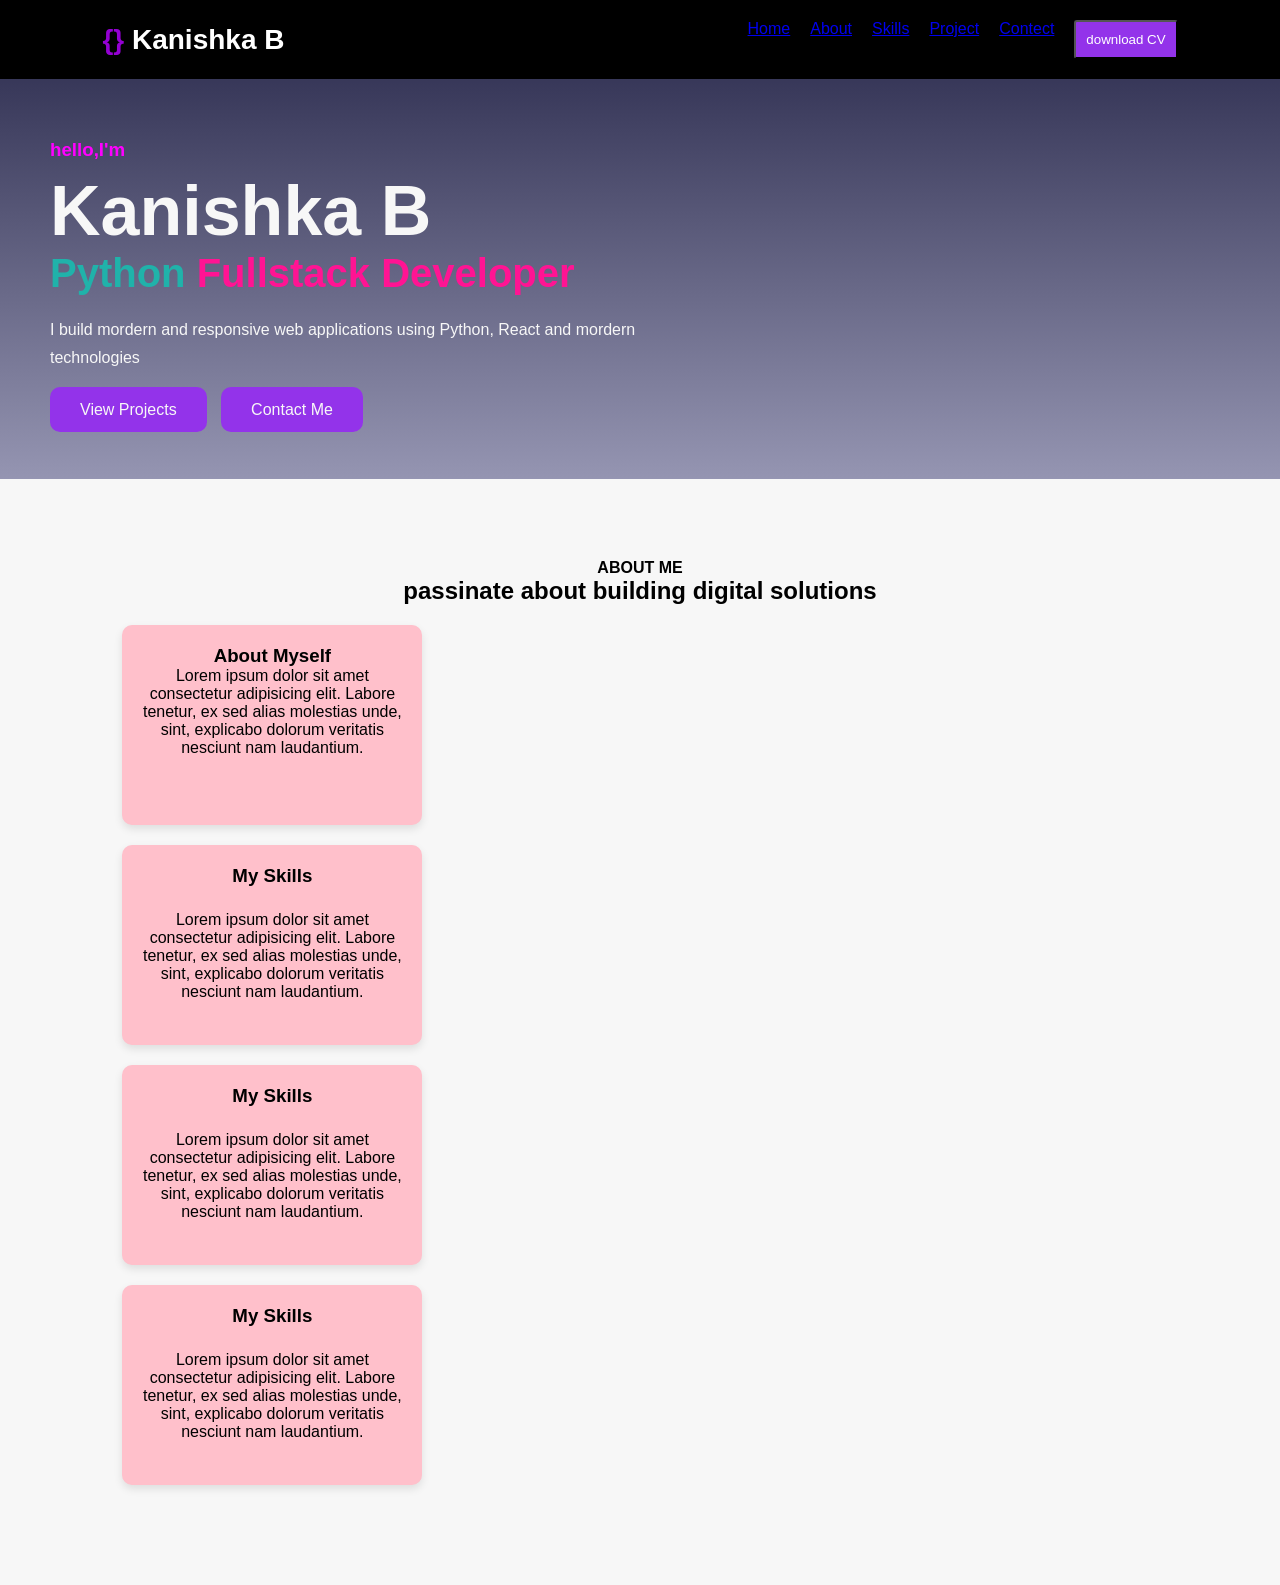
==== index.html @ 36129ed3 "name change" ====
<!DOCTYPE html>
<head>
    <title>portfolio</title>
    <link rel="stylesheet" href="index.css">
<style>
:root{
    --bg-primary:purple;
    --bg-secondary:pink;
    --text-primary:white;
    --text-secondary:pink;
    background-color:var(--bg-primary);
}
</style>

</head>
<body>

<nav class="navbar">
    <div class="logo">
        <span>{} </span>Kanishka B
    </div>
   
    <ul class="nav-links">
        <li><a href="#Home">Home</a></li>
        <li><a href="#About">About</a></li>
        <li><a href="#Skills">Skills</a></li>
        <li><a href="#Project">Project</a></li>
        <li><a href="#contact">Contect</a></li>
        <button class="cv-button">download CV</button>
    </ul>

    
</nav>
<header>
     <!-- <div class="bg-image">
        <img src="code.jpg">
    </div> -->
    <section id="home" class="main">
        
        <div class="main-content">
        <h3>hello,I'm</h3>
        <h1>Kanishka B</h1>
        <h2>Python <span>Fullstack Developer</span></h2>
        <p> I build mordern and responsive web applications using Python, React and mordern technologies</p>
    
    <div class="main-buttons">

        <a href="" class="button1">View Projects</a>
        <a href="" class="button2">Contact Me</a>
    </div>
    
    
    <div class="social-icon">
        <a href=""><i class="fab fab-github"></i></a> 
        <a href=""><i class="fab fab-linkedin"></i></a> 
        <a href=""><i class="fab fab-twitter"></i></a> 
        <a href=""><i class="fab fab-instagram"></i></a> 
    </div>
    
    </div>
        </div>
    </section>

    <section id="about" class="about">
        <h4>ABOUT ME</h4>
        <h2>passinate about building digital solutions</h2>

        <div class="about-card">
            <!-- <img src="profile.jpg.jpeg"> -->
            <div class="about-text">
            
            </div>
    </div>

    </div>
    <div class="container">
        <div class="row bg-primary text-light p-3">
            <div class="col-12">
    <div class="card1">
        <div class="col-2">
        <h3>About Myself</h3>
        <p>Lorem ipsum dolor sit amet consectetur adipisicing elit. Labore tenetur, ex sed alias molestias unde, sint, explicabo dolorum veritatis nesciunt nam laudantium. </p>
    </div>
    </div>
    <div class="card2">
        <h3>My Skills</h3>
        <p>Lorem ipsum dolor sit amet consectetur adipisicing elit. Labore tenetur, ex sed alias molestias unde, sint, explicabo dolorum veritatis nesciunt nam laudantium. </p>
    </div>
    <div class="card3">
        <h3>My Skills</h3>
        <p>Lorem ipsum dolor sit amet consectetur adipisicing elit. Labore tenetur, ex sed alias molestias unde, sint, explicabo dolorum veritatis nesciunt nam laudantium. </p>
    </div>
    <div class="card4">
        <h3>My Skills</h3>
        <p>Lorem ipsum dolor sit amet consectetur adipisicing elit. Labore tenetur, ex sed alias molestias unde, sint, explicabo dolorum veritatis nesciunt nam laudantium. </p>
    </div>


     </div>
    </section>
</body>
---- index.css ----
*{
    margin:0;
    padding: 0;
    box-sizing: border-box;
    font-family: popping,sans-serif;
}
    
body{
    background: #f7f7f7;
}
/* 
root{
    --bg-primary:purple;
    --bg-secondary:pink;
    --text-primary:white;
    background-color:var(--bg-primary);
} */
.navbar{
    display: flex;
    justify-content: space-between;
    align-items: center;
    padding:20px 8%;
    background-color:black;
}
.bg-image{
    
    width: 100%;
    height: 50hv;
    background-image:url(code.jpg);
    background-size:cover;
    background-position:center;
}

.logo{
    color: white;
    font-size: 28px;
    font-weight: 700;
}
.logo span{
    color: darkviolet;
}

.nav-links{
    display: flex;
    text-align: end;
    gap: 20px;

}
.nav-links button{
    border-radius: 3px;
    background-color: #9333ea;
    color: white;
    padding: 10px 10px;
}

.cv.button{
    border: none;
    padding: 12px 25px;
    border-radius: 300px;
    color:white;
    cursor: pointer;
    background: linear-gradient(90deg,purple,skyblue);
}

.main{
    height: 400px;
    width:100%;
    display: flex;
    align-items: center;
    justify-content: space-between;
    padding: 50px ;
    background: linear-gradient(rgba(8,8,50,.8),rgba(125, 125, 161, 0.8)),url();
    background-size: 50%;
    color: #f7f7f7;
}

.main-content{
    max-width: 600px;
}

.main h2{
    color:lightseagreen;
}
.main h3{
    color:magenta;
    margin-bottom: 10px;
}

.main h1{
    font-size: 70px;
}

.main h2{
    font-size: 40px;
}

.main h2 span{
    color:deeppink;
}

.main p{
    margin-top: 20px;
    line-height: 1.7;
}

.main-buttons{
    margin-top: 30px;
}

.button1{
    padding: 14px 30px;
    border-radius: 10px;
    text-decoration: none;
    margin-right: 10px;
}

.button2{
    padding: 14px 30px;
    border-radius: 10px;
    text-decoration: none;
    margin-right: 10px;
}

.button1{
    background: #9333ea;
    color:#f7f7f7;
}

.button2{
    background: #9333ea;
    color:#f7f7f7;
}

/* .button2{
    border: 1px solid white;
    color:white;
} */

.social-icons{
    margin-top: 30px;
}

.social-icons a{
    color:white;
    font-size: 22px;
    margin-right: 15px;
}

.profile-image img{
    width: 500px;
}

.about{
    padding: 80px 8%;
    text-align: center;
}

.container{
    width:100px;
    height:auto;
}
.card1{
    display:grid;
    width: 300px;
    height: 200px;
   
    border-radius: 10px;
    box-shadow: 0 4px 8px rgba(0,0,0,0.1);
    padding: 20px;
    margin: 20px;
    background-color:var(--bg-secondary);
    
}
.card2{
    display:grid;
    width: 300px;
    height: 200px;
    
    border-radius: 10px;
    box-shadow: 0 4px 8px rgba(0,0,0,0.1);
    padding: 20px;
    margin: 20px;
    background-color:var(--bg-secondary);
}

.card3{
    display:grid;
    column-count: 1fr;
    width: 300px;
    height: 200px;
    
    border-radius: 10px;
    box-shadow: 0 4px 8px rgba(0,0,0,0.1);
    padding: 20px;
    margin: 20px;
    background-color:var(--bg-secondary);
}

.card4{
    display:grid;
    column: count 1fr;
    width: 300px;
    height: 200px;
    
    border-radius: 10px;
    box-shadow: 0 4px 8px rgba(0,0,0,0.1);
    padding: 20px;
    margin: 20px;
    background-color:var(--bg-secondary);
}
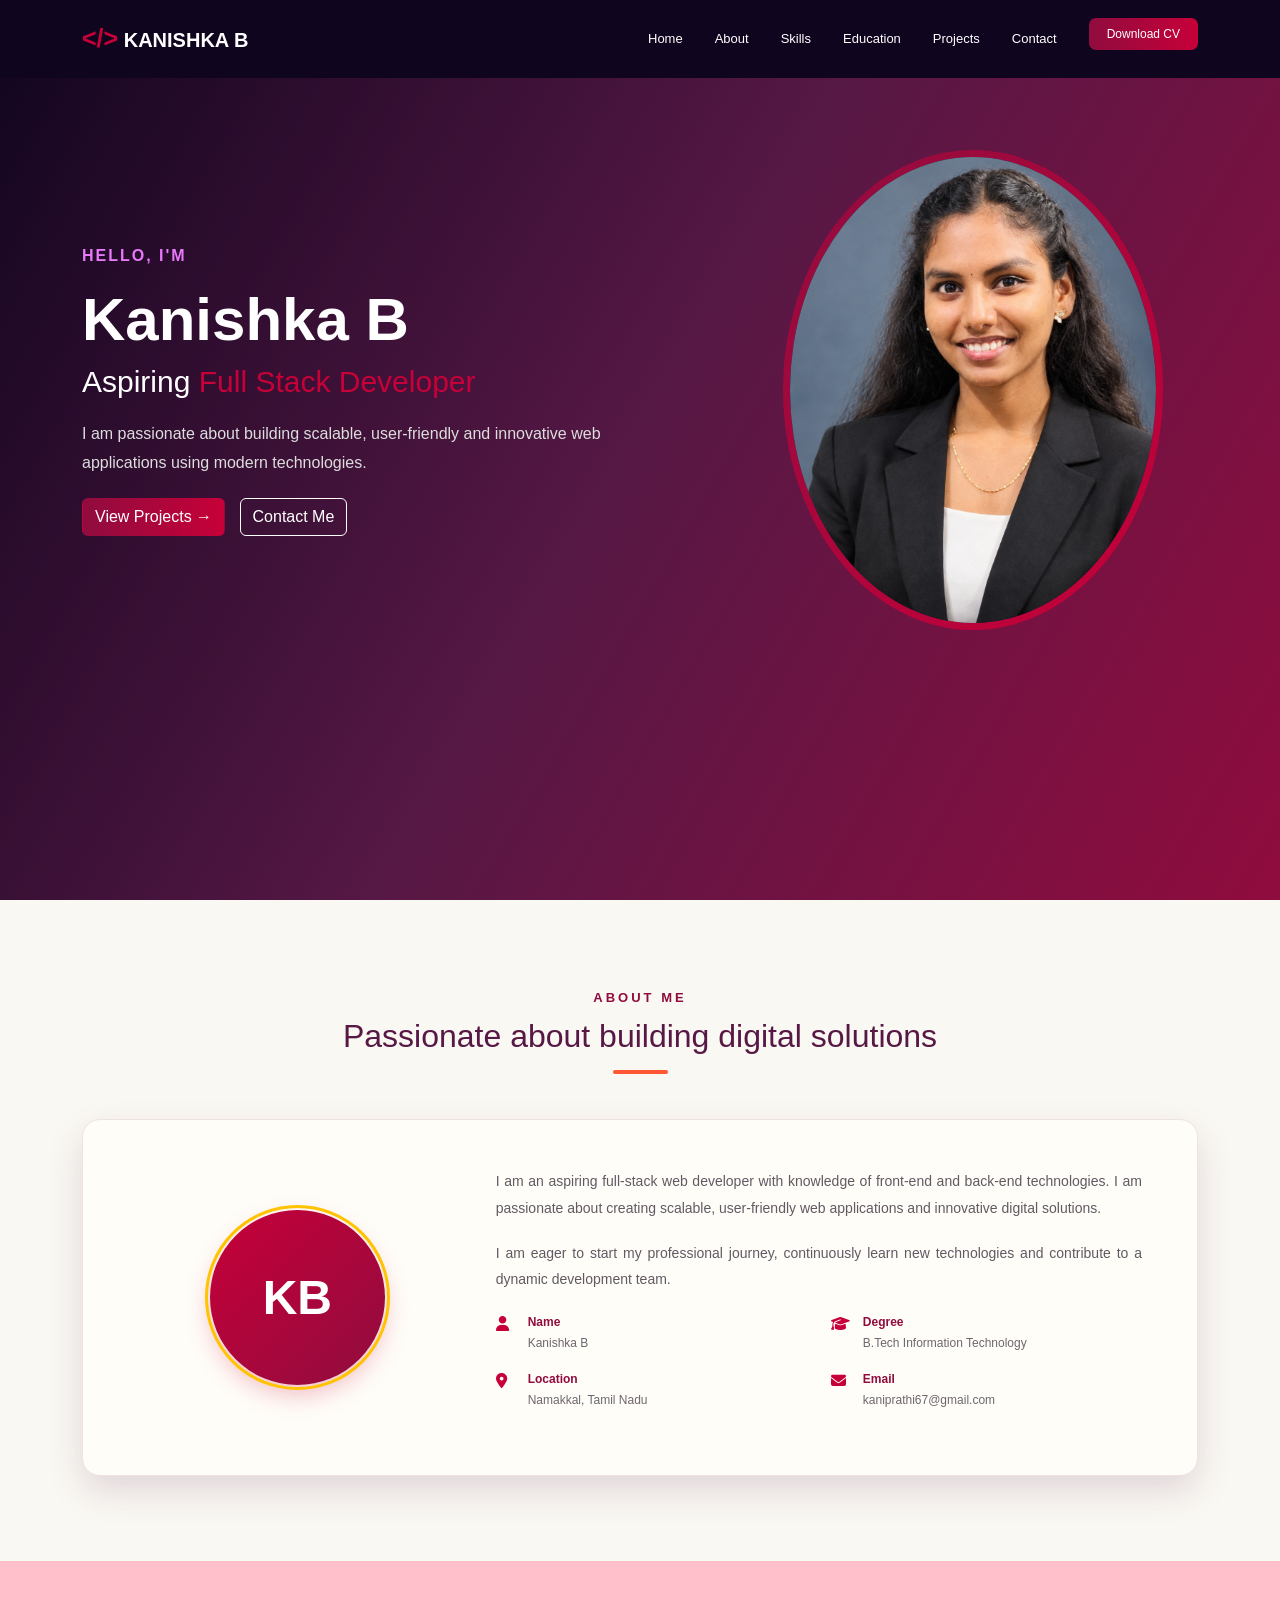
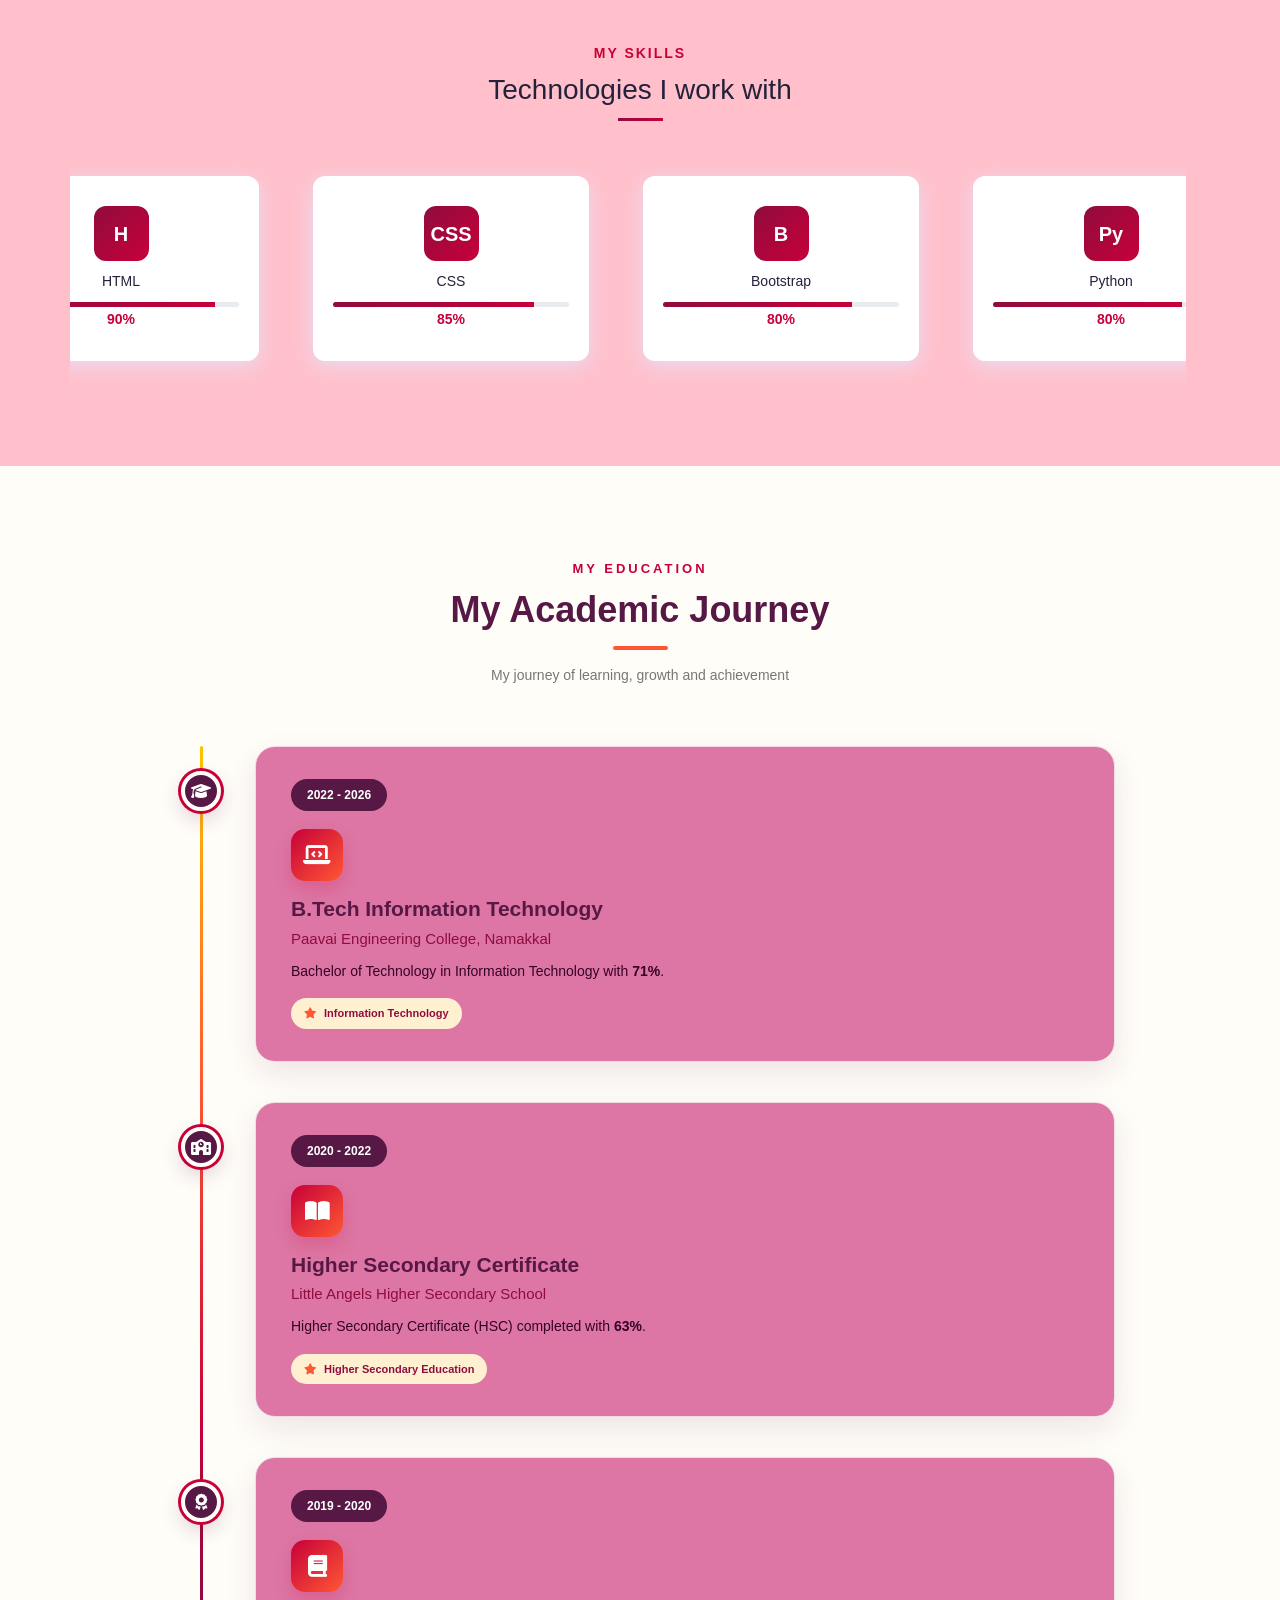
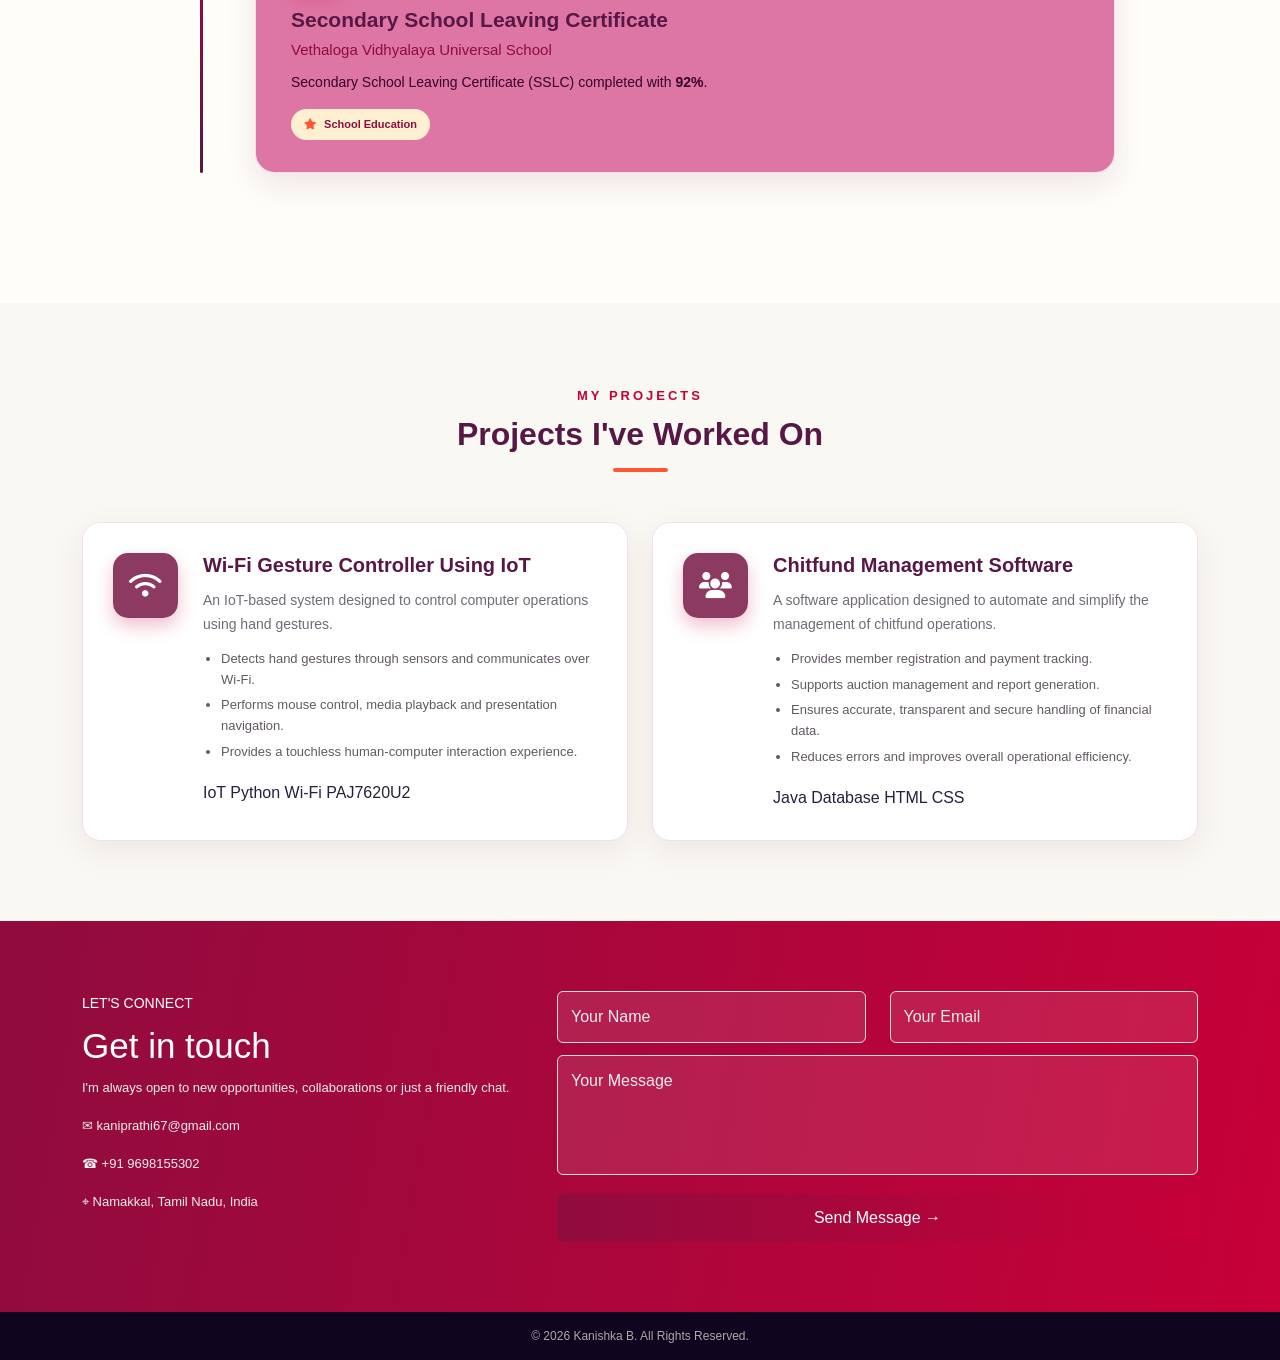
==== commit 555932cd: "update profile" ====
--- a/index.html
+++ b/index.html
@@ -1,101 +1,728 @@
 <!DOCTYPE html>
+<html lang="en">
 <head>
-    <title>portfolio</title>
+    <meta charset="UTF-8">
+    <meta name="viewport" content="width=device-width, initial-scale=1.0">
+
+    <title>Kanishka B | Portfolio</title>
+
+    <!-- Bootstrap CSS Only -->
+    <link href="https://cdn.jsdelivr.net/npm/bootstrap@5.3.3/dist/css/bootstrap.min.css"
+          rel="stylesheet">
+
     <link rel="stylesheet" href="index.css">
-<style>
-:root{
-    --bg-primary:purple;
-    --bg-secondary:pink;
-    --text-primary:white;
-    --text-secondary:pink;
-    background-color:var(--bg-primary);
+    
+    <!-- Font Awesome -->
+     <link rel="stylesheet"
+      href="https://cdnjs.cloudflare.com/ajax/libs/font-awesome/6.5.2/css/all.min.css">
+
+
+</head>
+
+<body>
+
+<!-- NAVBAR -->
+<nav class="navbar navbar-expand-lg navbar-dark fixed-top">
+    <div class="container">
+
+        <a class="navbar-brand fw-bold" href="#">
+            <span>&lt;/&gt;</span> KANISHKA B
+        </a>
+
+        <button class="navbar-toggler" type="button"
+                data-bs-toggle="collapse"
+                data-bs-target="#navbarNav">
+            <span class="navbar-toggler-icon"></span>
+        </button>
+
+        <div class="collapse navbar-collapse" id="navbarNav">
+
+            <ul class="navbar-nav ms-auto">
+
+                <li class="nav-item">
+                    <a class="nav-link" href="#home">Home</a>
+                </li>
+
+                <li class="nav-item">
+                    <a class="nav-link" href="#about">About</a>
+                </li>
+
+                <li class="nav-item">
+                    <a class="nav-link" href="#skills">Skills</a>
+                </li>
+
+                <li class="nav-item">
+                    <a class="nav-link" href="#education">Education</a>
+                </li>
+
+                <li class="nav-item">
+                    <a class="nav-link" href="#projects">Projects</a>
+                </li>
+
+                <li class="nav-item">
+                    <a class="nav-link" href="#contact">Contact</a>
+                </li>
+
+                <li class="nav-item ms-lg-3">
+                    <a class="cv-btn" href="#">Download CV</a>
+                </li>
+
+            </ul>
+
+        </div>
+    </div>
+</nav>
+
+
+<!-- HOME -->
+<section id="home" class="hero">
+
+    <div class="container">
+
+        <div class="row align-items-center">
+
+            <div class="col-lg-7">
+
+                <p class="hello">HELLO, I'M</p>
+
+                <h1>Kanishka B</h1>
+
+                <h2>
+                    Aspiring <span>Full Stack Developer</span>
+                </h2>
+
+                <p class="hero-text">
+                    I am passionate about building scalable,
+                    user-friendly and innovative web applications
+                    using modern technologies.
+                </p>
+
+                <a href="#projects" class="btn main-btn">
+                    View Projects →
+                </a>
+
+                <a href="#contact" class="btn outline-btn">
+                    Contact Me
+                </a>
+
+            </div>
+
+            <div class="col-lg-5 text-center">
+
+                <div class="profile">
+                     <img src="portkani.jpg" alt="Kanishka">
+                    </div>
+                </div>
+
+            </div>
+
+        </div>
+
+    </div>
+
+</section>
+
+
+<!-- ABOUT SECTION -->
+<section class="about-section" id="about">
+
+    <div class="container">
+
+        <!-- Heading -->
+        <div class="about-heading text-center">
+            <span>ABOUT ME</span>
+            <h2>Passionate about building digital solutions</h2>
+            <div class="heading-line"></div>
+        </div>
+
+
+        <!-- About Card -->
+        <div class="about-card">
+
+            <div class="row align-items-center">
+
+                <!-- Profile -->
+                <div class="col-lg-4 text-center">
+
+                    <div class="profile-circle">
+                        <span>KB</span>
+                    </div>
+
+                </div>
+
+
+                <!-- Content -->
+                <div class="col-lg-8">
+
+                    <div class="about-content">
+
+                        <p>
+                            I am an aspiring full-stack web developer with
+                            knowledge of front-end and back-end technologies.
+                            I am passionate about creating scalable,
+                            user-friendly web applications and innovative
+                            digital solutions.
+                        </p>
+
+                        <p>
+                            I am eager to start my professional journey,
+                            continuously learn new technologies and contribute
+                            to a dynamic development team.
+                        </p>
+
+
+                        <!-- Information -->
+                        <div class="row personal-info">
+
+                            <div class="col-md-6 info-item">
+                                <i class="fa-solid fa-user"></i>
+
+                                <div>
+                                    <strong>Name</strong>
+                                    <p>Kanishka B</p>
+                                </div>
+                            </div>
+
+
+                            <div class="col-md-6 info-item">
+                                <i class="fa-solid fa-graduation-cap"></i>
+
+                                <div>
+                                    <strong>Degree</strong>
+                                    <p>B.Tech Information Technology</p>
+                                </div>
+                            </div>
+
+
+                            <div class="col-md-6 info-item">
+                                <i class="fa-solid fa-location-dot"></i>
+
+                                <div>
+                                    <strong>Location</strong>
+                                    <p>Namakkal, Tamil Nadu</p>
+                                </div>
+                            </div>
+
+
+                            <div class="col-md-6 info-item">
+                                <i class="fa-solid fa-envelope"></i>
+
+                                <div>
+                                    <strong>Email</strong>
+                                    <p>kaniprathi67@gmail.com</p>
+                                </div>
+                            </div>
+
+                        </div>
+
+                    </div>
+
+                </div>
+
+            </div>
+
+        </div>
+
+    </div>
+
+</section>
+
+
+
+
+
+
+<!-- SKILLS --> 
+
+<section id="skills" class="section skills">
+
+    <div class="container">
+
+        <div class="title">
+            <small>MY SKILLS</small>
+            <h2>Technologies I work with</h2>
+            <div class="line"></div>
+        </div>
+
+        <div class="row g-4 skills-scroll">
+
+
+
+            <div class="skill-item">
+                <div class="skill-card">
+                    <div class="skill-icon">H</div>
+                    <h5>HTML</h5>
+
+                    <div class="progress">
+                        <div class="progress-bar" style="width:90%"></div>
+                    </div>
+
+                    <small>90%</small>
+                </div>
+            </div>
+
+
+            <div class="skill-item">
+                <div class="skill-card">
+                    <div class="skill-icon">CSS</div>
+                    <h5>CSS</h5>
+
+                    <div class="progress">
+                        <div class="progress-bar" style="width:85%"></div>
+                    </div>
+
+                    <small>85%</small>
+                </div>
+            </div>
+
+            <div class="skill-item">
+                <div class="skill-card">
+                    <div class="skill-icon">B</div>
+                    <h5>Bootstrap</h5>
+
+                    <div class="progress">
+                        <div class="progress-bar" style="width:80%"></div>
+                    </div>
+
+                    <small>80%</small>
+                </div>
+            </div>
+
+
+            <div class="skill-item">
+                <div class="skill-card">
+                    <div class="skill-icon">Py</div>
+                    <h5>Python</h5>
+
+                    <div class="progress">
+                        <div class="progress-bar" style="width:80%"></div>
+                    </div>
+
+                    <small>80%</small>
+                </div>
+            </div>
+
+
+            <div class="skill-item">
+                <div class="skill-card">
+                    <div class="skill-icon">JS</div>
+                    <h5>JavaScript</h5>
+
+                    <div class="progress">
+                        <div class="progress-bar" style="width:70%"></div>
+                    </div>
+
+                    <small>50%</small>
+                </div>
+
+            </div>
+
+
+            <div class="skill-item">
+                <div class="skill-card">
+                    <div class="skill-icon">SQL</div>
+                    <h5>SQL</h5>
+
+                    <div class="progress">
+                        <div class="progress-bar" style="width:75%"></div>
+                    </div>
+
+                    <small>80%</small>
+                </div>
+            </div>
+
+            <div class="skill-item">
+                <div class="skill-card">
+                    <div class="skill-icon">GT</div>
+                    <h5>Git hub</h5>
+
+                    <div class="progress">
+                        <div class="progress-bar" style="width:70%"></div>
+                    </div>
+
+                    <small>70%</small>
+                </div>
+            </div>
+
+
+
+            <div class="skill-item">
+                <div class="skill-card">
+                    <div class="skill-icon">EX</div>
+                    <h5>Excel</h5>
+
+                    <div class="progress">
+                        <div class="progress-bar" style="width:75%"></div>
+                    </div>
+
+                    <small>75%</small>
+                </div>
+            </div>
+
+        </div>
+
+    </div>
+
+</section> 
+
+
+<!-- EDUCATION SECTION -->
+<section class="education-section" id="education">
+
+    <div class="container">
+
+        <!-- Heading -->
+        <div class="edu-heading text-center">
+            <span>MY EDUCATION</span>
+            <h2>My Academic Journey</h2>
+            <div class="heading-line"></div>
+            <p>My journey of learning, growth and achievement</p>
+        </div>
+
+
+        <!-- Timeline -->
+        <div class="timeline">
+
+            <!-- Education 1 -->
+            <div class="timeline-item">
+
+                <div class="timeline-dot">
+                    <i class="fa-solid fa-graduation-cap"></i>
+                </div>
+
+                <div class="education-card">
+
+                    <div class="year-badge">
+                        2022 - 2026
+                    </div>
+
+                    <div class="card-icon">
+                        <i class="fa-solid fa-laptop-code"></i>
+                    </div>
+
+                    <h3>B.Tech Information Technology</h3>
+
+                    <h5>
+                        Paavai Engineering College, Namakkal
+                    </h5>
+
+                    <p>
+                        Bachelor of Technology in Information Technology
+                        with <strong>71%</strong>.
+                    </p>
+
+                    <div class="achievement">
+                        <i class="fa-solid fa-star"></i>
+                        Information Technology
+                    </div>
+
+                </div>
+
+            </div>
+
+
+            <!-- Education 2 -->
+            <div class="timeline-item">
+
+                <div class="timeline-dot">
+                    <i class="fa-solid fa-school"></i>
+                </div>
+
+                <div class="education-card">
+
+                    <div class="year-badge">
+                        2020 - 2022
+                    </div>
+
+                    <div class="card-icon">
+                        <i class="fa-solid fa-book-open"></i>
+                    </div>
+
+                    <h3>Higher Secondary Certificate</h3>
+
+                    <h5>
+                        Little Angels Higher Secondary School
+                    </h5>
+
+                    <p>
+                        Higher Secondary Certificate (HSC)
+                        completed with <strong>63%</strong>.
+                    </p>
+
+                    <div class="achievement">
+                        <i class="fa-solid fa-star"></i>
+                        Higher Secondary Education
+                    </div>
+
+                </div>
+
+            </div>
+
+
+            <!-- Education 3 -->
+            <div class="timeline-item">
+
+                <div class="timeline-dot">
+                    <i class="fa-solid fa-award"></i>
+                </div>
+
+                <div class="education-card">
+
+                    <div class="year-badge">
+                        2019 - 2020
+                    </div>
+
+                    <div class="card-icon">
+                        <i class="fa-solid fa-book"></i>
+                    </div>
+
+                    <h3>Secondary School Leaving Certificate</h3>
+
+                    <h5>
+                        Vethaloga Vidhyalaya Universal School
+                    </h5>
+
+                    <p>
+                        Secondary School Leaving Certificate
+                        (SSLC) completed with <strong>92%</strong>.
+                    </p>
+
+                    <div class="achievement">
+                        <i class="fa-solid fa-star"></i>
+                        School Education
+                    </div>
+
+                </div>
+
+            </div>
+
+        </div>
+
+    </div>
+
+</section>
+
+
+
+
+
+<!-- PROJECTS SECTION -->
+<section class="projects-section" id="projects">
+
+    <div class="container">
+
+        <!-- Section Heading -->
+        <div class="section-heading text-center">
+            <span>MY PROJECTS</span>
+            <h2>Projects I've Worked On</h2>
+            <div class="heading-line"></div>
+        </div>
+
+
+        <div class="row g-4">
+
+            <!-- Project 1 -->
+            <div class="col-lg-6">
+
+                <div class="project-card">
+
+                    <div class="project-icon">
+                        <i class="fa-solid fa-wifi"></i>
+                    </div>
+
+                    <div class="project-content">
+
+                        <h3>Wi-Fi Gesture Controller Using IoT</h3>
+
+                        <p>
+                            An IoT-based system designed to control computer
+                            operations using hand gestures.
+                        </p>
+
+                        <ul>
+                            <li>
+                                Detects hand gestures through sensors and
+                                communicates over Wi-Fi.
+                            </li>
+
+                            <li>
+                                Performs mouse control, media playback and
+                                presentation navigation.
+                            </li>
+
+                            <li>
+                                Provides a touchless human-computer
+                                interaction experience.
+                            </li>
+                        </ul>
+
+                        <div class="technology">
+                            <span>IoT</span>
+                            <span>Python</span>
+                            <span>Wi-Fi</span>
+                            <span>PAJ7620U2</span>
+                        </div>
+
+                    </div>
+
+                </div>
+
+            </div>
+
+
+            <!-- Project 2 -->
+            <div class="col-lg-6">
+
+                <div class="project-card">
+
+                    <div class="project-icon">
+                        <i class="fa-solid fa-users"></i>
+                    </div>
+
+                    <div class="project-content">
+
+                        <h3>Chitfund Management Software</h3>
+
+                        <p>
+                            A software application designed to automate
+                            and simplify the management of chitfund
+                            operations.
+                        </p>
+
+                        <ul>
+                            <li>
+                                Provides member registration and
+                                payment tracking.
+                            </li>
+
+                            <li>
+                                Supports auction management and
+                                report generation.
+                            </li>
+
+                            <li>
+                                Ensures accurate, transparent and secure
+                                handling of financial data.
+                            </li>
+
+                            <li>
+                                Reduces errors and improves overall
+                                operational efficiency.
+                            </li>
+                        </ul>
+
+                        <div class="technology">
+                            <span>Java</span>
+                            <span>Database</span>
+                            <span>HTML</span>
+                            <span>CSS</span>
+                        </div>
+
+                    </div>
+
+                </div>
+
+            </div>
+
+        </div>
+
+    </div>
+
+</section>
+
+
+
+<!-- CONTACT -->
+<section id="contact" class="contact">
+
+    <div class="container">
+
+        <div class="row">
+
+            <div class="col-lg-5">
+
+                <small>LET'S CONNECT</small>
+
+                <h2>Get in touch</h2>
+
+                <p>
+                    I'm always open to new opportunities,
+                    collaborations or just a friendly chat.
+                </p>
+
+                <p>✉ kaniprathi67@gmail.com</p>
+                <p>☎ +91 9698155302</p>
+                <p>⌖ Namakkal, Tamil Nadu, India</p>
+
+            </div>
+
+
+            <div class="col-lg-7">
+
+                <form>
+
+                    <div class="row">
+
+                        <div class="col-md-6">
+                            <input type="text"
+                                   placeholder="Your Name">
+                        </div>
+
+                        <div class="col-md-6">
+                            <input type="email"
+                                   placeholder="Your Email">
+                        </div>
+
+                    </div>
+
+                    <textarea placeholder="Your Message"></textarea>
+
+                    <button type="submit">
+                        Send Message →
+                    </button>
+
+                </form>
+
+            </div>
+
+        </div>
+
+    </div>
+
+</section>
+
+
+<!-- FOOTER -->
+<footer>
+    © 2026 Kanishka B. All Rights Reserved.
+</footer>
+
+
+ <script>
+
+const skillsContainer = document.querySelector(".skills-scroll");
+
+let speed = 1;
+
+function autoScroll() {
+
+    skillsContainer.scrollLeft += speed;
+
+    if (
+        skillsContainer.scrollLeft +
+        skillsContainer.clientWidth >=
+        skillsContainer.scrollWidth
+    ) {
+        skillsContainer.scrollLeft = 0;
+    }
+
+    requestAnimationFrame(autoScroll);
 }
-</style>
-
-</head>
-<body>
-
-<nav class="navbar">
-    <div class="logo">
-        <span>{} </span>Kanishka B
-    </div>
-   
-    <ul class="nav-links">
-        <li><a href="#Home">Home</a></li>
-        <li><a href="#About">About</a></li>
-        <li><a href="#Skills">Skills</a></li>
-        <li><a href="#Project">Project</a></li>
-        <li><a href="#contact">Contect</a></li>
-        <button class="cv-button">download CV</button>
-    </ul>
-
-    
-</nav>
-<header>
-     <!-- <div class="bg-image">
-        <img src="code.jpg">
-    </div> -->
-    <section id="home" class="main">
-        
-        <div class="main-content">
-        <h3>hello,I'm</h3>
-        <h1>Kanishka B</h1>
-        <h2>Python <span>Fullstack Developer</span></h2>
-        <p> I build mordern and responsive web applications using Python, React and mordern technologies</p>
-    
-    <div class="main-buttons">
-
-        <a href="" class="button1">View Projects</a>
-        <a href="" class="button2">Contact Me</a>
-    </div>
-    
-    
-    <div class="social-icon">
-        <a href=""><i class="fab fab-github"></i></a> 
-        <a href=""><i class="fab fab-linkedin"></i></a> 
-        <a href=""><i class="fab fab-twitter"></i></a> 
-        <a href=""><i class="fab fab-instagram"></i></a> 
-    </div>
-    
-    </div>
-        </div>
-    </section>
-
-    <section id="about" class="about">
-        <h4>ABOUT ME</h4>
-        <h2>passinate about building digital solutions</h2>
-
-        <div class="about-card">
-            <!-- <img src="profile.jpg.jpeg"> -->
-            <div class="about-text">
-            
-            </div>
-    </div>
-
-    </div>
-    <div class="container">
-        <div class="row bg-primary text-light p-3">
-            <div class="col-12">
-    <div class="card1">
-        <div class="col-2">
-        <h3>About Myself</h3>
-        <p>Lorem ipsum dolor sit amet consectetur adipisicing elit. Labore tenetur, ex sed alias molestias unde, sint, explicabo dolorum veritatis nesciunt nam laudantium. </p>
-    </div>
-    </div>
-    <div class="card2">
-        <h3>My Skills</h3>
-        <p>Lorem ipsum dolor sit amet consectetur adipisicing elit. Labore tenetur, ex sed alias molestias unde, sint, explicabo dolorum veritatis nesciunt nam laudantium. </p>
-    </div>
-    <div class="card3">
-        <h3>My Skills</h3>
-        <p>Lorem ipsum dolor sit amet consectetur adipisicing elit. Labore tenetur, ex sed alias molestias unde, sint, explicabo dolorum veritatis nesciunt nam laudantium. </p>
-    </div>
-    <div class="card4">
-        <h3>My Skills</h3>
-        <p>Lorem ipsum dolor sit amet consectetur adipisicing elit. Labore tenetur, ex sed alias molestias unde, sint, explicabo dolorum veritatis nesciunt nam laudantium. </p>
-    </div>
-
-
-     </div>
-    </section>
-</body>+
+autoScroll();
+
+</script>
+
+
+</body>
+</html>
--- a/index.css
+++ b/index.css
@@ -1,212 +1,1160 @@
-*{
-    margin:0;
+* {
+    box-sizing: border-box;
+    margin: 0;
     padding: 0;
-    box-sizing: border-box;
-    font-family: popping,sans-serif;
-}
+}
+
+html {
+    scroll-behavior: smooth;
+}
+
+body {
+    font-family: Arial, sans-serif;
+    color: #24213a;
+}
+
+
+/* NAVBAR */
+
+.navbar {
+    background: #10051f;
+    padding: 15px 0;
     
-body{
-    background: #f7f7f7;
-}
-/* 
-root{
-    --bg-primary:purple;
-    --bg-secondary:pink;
-    --text-primary:white;
-    background-color:var(--bg-primary);
-} */
-.navbar{
+}
+
+.navbar-brand span {
+    color: #c70039;
+    font-size: 25px;
+}
+
+.nav-link {
+    color: white !important;
+    margin: 0 8px;
+    font-size: 13px;
+}
+
+.nav-link:hover {
+    color: #c70039 !important;
+}
+
+.cv-btn {
+    color: white;
+    text-decoration: none;
+    background: linear-gradient(90deg, #900c3e, #c70039);
+    padding: 9px 18px;
+    border-radius: 7px;
+    font-size: 12px;
+}
+
+
+/* HERO */
+
+.hero {
+    min-height: 100vh;
+    padding-top: 150px;
+    background: linear-gradient(120deg, #10051f, #571845, #900c3e);
+    color: white;
+}
+
+.hello {
+    color: #e879f9;
+    letter-spacing: 2px;
+    font-weight: bold;
+}
+
+.hero h1 {
+    font-size: 60px;
+    font-weight: 800;
+}
+
+.hero h2 {
+    font-size: 30px;
+}
+
+.hero h2 span {
+    color: #c70039;
+}
+
+.hero-text {
+    max-width: 550px;
+    color: #ddd;
+    line-height: 1.8;
+    margin: 20px 0;
+}
+
+.main-btn {
+    color: white;
+    background: linear-gradient(90deg, #900c3e, #c70039);
+    margin-right: 10px;
+}
+
+.outline-btn {
+    color: white;
+    border: 1px solid white;
+}
+
+.main-btn:hover,
+.outline-btn:hover {
+    color: white;
+    transform: translateY(-2px);
+}
+
+
+/* PROFILE */
+
+.profile {
+    width: 380px;
+    height: 480px;
+    border-radius: 50%;
+    margin: auto;
     display: flex;
-    justify-content: space-between;
+    justify-content: center;
     align-items: center;
-    padding:20px 8%;
-    background-color:black;
-}
-.bg-image{
-    
+
+    background:
+        linear-gradient(#24103d, #24103d) padding-box,
+        linear-gradient(135deg, #900c3e, #c70039) border-box;
+
+    border: 7px solid transparent;
+}
+
+.profile img {
     width: 100%;
-    height: 50hv;
-    background-image:url(code.jpg);
-    background-size:cover;
-    background-position:center;
-}
-
-.logo{
-    color: white;
+    height: 100%;
+    border-radius: 50%;
+    object-fit: cover;
+}
+
+
+/* COMMON SECTION */
+
+.section {
+    padding: 80px 0;
+}
+
+.title {
+    text-align: center;
+    margin-bottom: 45px;
+}
+
+.title small {
+    color: #c70039;
+    font-weight: bold;
+    letter-spacing: 2px;
+}
+
+.title h2 {
     font-size: 28px;
+    margin-top: 8px;
+}
+
+.line {
+    width: 45px;
+    height: 3px;
+    background: linear-gradient(90deg, #900c3e, #c70039);
+    margin: 12px auto;
+}
+
+/* =========================
+   ABOUT SECTION
+========================= */
+
+.about-section {
+    padding: 85px 0;
+    background: #faf8f3;
+}
+
+
+/* HEADING */
+
+.about-heading {
+    margin-bottom: 45px;
+}
+
+.about-heading span {
+    color: #900c3e;
+    font-size: 13px;
     font-weight: 700;
-}
-.logo span{
-    color: darkviolet;
-}
-
-.nav-links{
-    display: flex;
-    text-align: end;
-    gap: 20px;
-
-}
-.nav-links button{
-    border-radius: 3px;
-    background-color: #9333ea;
-    color: white;
-    padding: 10px 10px;
-}
-
-.cv.button{
-    border: none;
-    padding: 12px 25px;
-    border-radius: 300px;
-    color:white;
-    cursor: pointer;
-    background: linear-gradient(90deg,purple,skyblue);
-}
-
-.main{
-    height: 400px;
-    width:100%;
+    letter-spacing: 3px;
+}
+
+.about-heading h2 {
+    color: #571845;
+    font-size: 32px;
+    margin-top: 8px;
+    font-weight: 500;
+}
+
+.heading-line {
+    width: 48px;
+    height: 4px;
+
+    margin: 15px auto;
+
+    border-radius: 10px;
+
+    background: linear-gradient(
+        90deg,
+        #ffc300,
+        #ff5733,
+        #c70039
+    );
+}
+
+
+/* =========================
+   ABOUT CARD
+========================= */
+
+.about-card {
+    background: #fffdf8;
+
+    padding: 48px 55px;
+
+    border-radius: 18px;
+
+    border: 1px solid #eee2e5;
+
+    box-shadow:
+        0 15px 35px rgba(87, 24, 69, 0.15);
+
+    transition: 0.3s;
+}
+
+.about-card:hover {
+    transform: translateY(-4px);
+
+    box-shadow:
+        0 20px 45px rgba(87, 24, 69, 0.20);
+}
+
+
+/* =========================
+   PROFILE CIRCLE
+========================= */
+
+.profile-circle {
+    width: 175px;
+    height: 175px;
+
+    margin: auto;
+
     display: flex;
     align-items: center;
-    justify-content: space-between;
-    padding: 50px ;
-    background: linear-gradient(rgba(8,8,50,.8),rgba(125, 125, 161, 0.8)),url();
-    background-size: 50%;
-    color: #f7f7f7;
-}
-
-.main-content{
-    max-width: 600px;
-}
-
-.main h2{
-    color:lightseagreen;
-}
-.main h3{
-    color:magenta;
-    margin-bottom: 10px;
-}
-
-.main h1{
-    font-size: 70px;
-}
-
-.main h2{
-    font-size: 40px;
-}
-
-.main h2 span{
-    color:deeppink;
-}
-
-.main p{
+    justify-content: center;
+
+    border-radius: 50%;
+
+    background: linear-gradient(
+        135deg,
+        #c70039,
+        #900c3e
+    );
+
+    box-shadow:
+        0 10px 25px rgba(199, 0, 57, 0.25);
+
+    position: relative;
+}
+
+
+/* Inner border */
+
+.profile-circle::before {
+    content: "";
+
+    position: absolute;
+
+    inset: -5px;
+
+    border-radius: 50%;
+
+    border: 3px solid #ffc300;
+
+    z-index: 0;
+}
+
+
+.profile-circle span {
+    color: white;
+
+    font-size: 48px;
+
+    font-weight: 700;
+
+    position: relative;
+
+    z-index: 1;
+}
+
+
+/* =========================
+   ABOUT CONTENT
+========================= */
+
+.about-content {
+    padding-left: 15px;
+}
+
+.about-content > p {
+    color: #625963;
+
+    font-size: 14px;
+
+    line-height: 1.9;
+
+    margin-bottom: 18px;
+
+    text-align: justify;
+}
+
+
+/* =========================
+   PERSONAL INFO
+========================= */
+
+.personal-info {
     margin-top: 20px;
+}
+
+.info-item {
+    display: flex;
+
+    align-items: flex-start;
+
+    gap: 12px;
+
+    margin-bottom: 18px;
+}
+
+.info-item > i {
+    color: #c70039;
+
+    font-size: 15px;
+
+    margin-top: 3px;
+
+    width: 20px;
+}
+
+.info-item strong {
+    display: block;
+
+    color: #900c3e;
+
+    font-size: 12px;
+
+    margin-bottom: 3px;
+}
+
+.info-item p {
+    margin: 0;
+
+    color: #6f6670;
+
+    font-size: 12px;
+}
+
+
+/* =========================
+   MOBILE
+========================= */
+
+@media (max-width: 768px) {
+
+    .about-section {
+        padding: 60px 15px;
+    }
+
+    .about-heading h2 {
+        font-size: 25px;
+    }
+
+    .about-card {
+        padding: 35px 22px;
+    }
+
+    .profile-circle {
+        width: 145px;
+        height: 145px;
+
+        margin-bottom: 35px;
+    }
+
+    .profile-circle span {
+        font-size: 38px;
+    }
+
+    .about-content {
+        padding-left: 0;
+    }
+
+    .about-content > p {
+        text-align: left;
+    }
+
+}
+
+
+
+
+
+
+/* =========================
+   SKILLS
+========================= */
+
+.skills {
+    background: pink;
+}
+
+/* Horizontal scrolling container */
+
+.skills-scroll {
+    display: flex;
+
+    flex-direction: row;
+    flex-wrap: nowrap;
+
+    gap: 30px;
+
+    width: 100%;
+
+    overflow-x: auto;
+    overflow-y: hidden;
+
+    padding: 10px 5px 25px;
+
+    scroll-behavior: auto;
+}
+
+/* Each skill has fixed width */
+
+.skill-item {
+    flex: 0 0 300px;
+    width: 300px;
+}
+
+/* Skill card */
+
+.skill-card {
+    width: 100%;
+
+    text-align: center;
+    
+    background: white;
+
+    padding: 30px 20px;
+
+    border-radius: 12px;
+
+    box-shadow: 0 5px 20px #eadcf2;
+
+    transition: .3s;
+}
+
+.skill-card:hover {
+    transform: translateY(-8px);
+}
+
+
+/* Icon */
+
+.skill-icon {
+    width: 65px;
+    height: 65px;
+
+    margin: auto;
+
+    display: flex;
+    justify-content: center;
+    align-items: center;
+
+    border-radius: 12px;
+
+    color: white;
+
+    font-weight: bold;
+    font-size: 22px;
+
+    background: linear-gradient(
+        135deg,
+        #900c3e,
+        #c70039
+    );
+}
+
+
+/* Name */
+
+.skill-card h5 {
+    margin: 15px 0;
+
+    font-size: 16px;
+}
+
+
+/* Progress */
+
+.skill-card .progress {
+    height: 5px;
+}
+
+.skill-card .progress-bar {
+    background: linear-gradient(
+        90deg,
+        #900c3e,
+        #c70039
+    );
+}
+
+
+/* Percentage */
+
+.skill-card small {
+    color: #c70039;
+    font-weight: bold;
+}
+
+
+
+/* Hide horizontal scrollbar */
+
+.skills-scroll {
+    display: flex;
+    flex-direction: row;
+    flex-wrap: nowrap;
+    gap: 30px;
+
+    width: 100%;
+
+    overflow-x: hidden;
+    overflow-y: hidden;
+
+    padding: 10px 5px 25px;
+}
+
+/* Hide scrollbar for Chrome, Edge, Safari */
+.skills-scroll::-webkit-scrollbar {
+    display: none;
+}
+
+/* Hide scrollbar for Firefox */
+.skills-scroll {
+    scrollbar-width: none;
+}
+
+
+
+
+.skill-card:hover {
+    transform: translateY(-8px);
+    color: purple;
+}
+
+.skill-icon {
+    width: 55px;
+    height: 55px;
+    margin: auto;
+    display: flex;
+    justify-content: center;
+    align-items: center;
+    border-radius: 12px;
+
+    color: white;
+    font-weight: bold;
+    font-size: 20px;
+
+    background: linear-gradient(135deg, #900c3e, #c70039);
+}
+
+.skill-card h5 {
+    margin: 12px 0;
+    font-size: 14px;
+}
+
+.progress {
+    height: 5px;
+}
+
+.progress-bar {
+    background: linear-gradient(90deg, #900c3e, #c70039);
+}
+
+.skill-card small {
+    color: #c70039;
+    font-weight: bold;
+} 
+
+/* ==========================
+   EDUCATION SECTION
+========================== */
+
+.education-section {
+    padding: 90px 0;
+    background: #fffdf8;
+}
+
+
+/* HEADING */
+
+.edu-heading {
+    margin-bottom: 60px;
+}
+
+.edu-heading span {
+    color: #c70039;
+    font-size: 13px;
+    font-weight: 700;
+    letter-spacing: 3px;
+}
+
+.edu-heading h2 {
+    color: #571845;
+    font-size: 36px;
+    font-weight: 700;
+    margin-top: 8px;
+}
+
+.edu-heading p {
+    color: #777;
+    font-size: 14px;
+    margin-top: 12px;
+}
+
+.heading-line {
+    width: 60px;
+    height: 4px;
+    margin: 15px auto;
+
+    border-radius: 10px;
+
+    background: linear-gradient(
+        90deg,
+        #ffc300,
+        #ff5733,
+        #c70039
+    );
+}
+
+
+/* ==========================
+   TIMELINE
+========================== */
+
+.timeline {
+    position: relative;
+
+    max-width: 950px;
+
+    margin: auto;
+}
+
+
+/* Vertical Line */
+
+.timeline::before {
+    content: "";
+
+    position: absolute;
+
+    left: 35px;
+
+    top: 0;
+    bottom: 0;
+
+    width: 3px;
+
+    background: linear-gradient(
+        to bottom,
+        #ffc300,
+        #ff5733,
+        #c70039,
+        #571845
+    );
+
+    border-radius: 10px;
+}
+
+
+/* Timeline Item */
+
+.timeline-item {
+    position: relative;
+
+    padding-left: 90px;
+
+    margin-bottom: 40px;
+}
+
+
+/* Timeline Dot */
+
+.timeline-dot {
+    position: absolute;
+
+    left: 16px;
+
+    top: 25px;
+
+    width: 40px;
+    height: 40px;
+
+    border-radius: 50%;
+
+    background: #571845;
+
+    color: white;
+
+    display: flex;
+
+    justify-content: center;
+    align-items: center;
+
+    border: 4px solid #fffdf8;
+
+    box-shadow:
+        0 0 0 3px #c70039,
+        0 8px 20px rgba(87,24,69,0.2);
+
+    z-index: 2;
+}
+
+
+/* 
+   EDUCATION CARD */
+
+.education-card {
+    position: relative;
+
+    padding: 32px 35px;
+
+    border-radius: 20px;
+
+    background: linear-gradient(
+        120deg,
+        #dd76a4,
+        #dd76a4,
+        #dd76a4
+    );
+
+    border: 1px solid #f0dce2;
+
+    box-shadow:
+        0 12px 30px rgba(87,24,69,0.10);
+
+    overflow: hidden;
+
+    transition: 0.4s ease;
+}
+
+
+/* Hover */
+
+.education-card:hover {
+    transform: translateX(10px) translateY(-5px);
+
+    box-shadow:
+        0 20px 40px rgba(199,0,57,0.18);
+
+    border-color: #c70039;
+}
+
+
+/* Year */
+
+.year-badge {
+    display: inline-block;
+
+    padding: 7px 16px;
+
+    border-radius: 20px;
+
+    background: #571845;
+
+    color: white;
+
+    font-size: 12px;
+
+    font-weight: 600;
+
+    margin-bottom: 18px;
+}
+
+
+/* Card Icon */
+
+.card-icon {
+    width: 52px;
+    height: 52px;
+
+    display: flex;
+
+    align-items: center;
+    justify-content: center;
+
+    border-radius: 14px;
+
+    background: linear-gradient(
+        135deg,
+        #c70039,
+        #ff5733
+    );
+
+    color: white;
+
+    font-size: 22px;
+
+    margin-bottom: 15px;
+
+    box-shadow:
+        0 8px 18px rgba(199,0,57,0.2);
+}
+
+
+/* Title */
+
+.education-card h3 {
+    color: #571845;
+
+    font-size: 21px;
+
+    font-weight: 700;
+
+    margin-bottom: 8px;
+}
+
+
+/* College */
+
+.education-card h5 {
+    color: #900c3e;
+
+    font-size: 15px;
+
+    margin-bottom: 12px;
+}
+
+
+/* Description */
+
+.education-card p {
+    color: #350229;
+
+    font-size: 14px;
+
     line-height: 1.7;
-}
-
-.main-buttons{
-    margin-top: 30px;
-}
-
-.button1{
-    padding: 14px 30px;
+
+    margin-bottom: 15px;
+}
+
+
+/* Achievement */
+
+.achievement {
+    display: inline-block;
+
+    padding: 7px 13px;
+
+    border-radius: 20px;
+
+    background: #fff0d1;
+
+    color: #900c3e;
+
+    font-size: 11px;
+
+    font-weight: 600;
+}
+
+.achievement i {
+    margin-right: 5px;
+
+    color: #ff5733;
+}
+
+
+/* ==========================
+   MOBILE
+========================== */
+
+@media (max-width: 768px) {
+
+    .education-section {
+        padding: 65px 15px;
+    }
+
+    .edu-heading h2 {
+        font-size: 28px;
+    }
+
+    .timeline::before {
+        left: 20px;
+    }
+
+    .timeline-item {
+        padding-left: 55px;
+    }
+
+    .timeline-dot {
+        left: 2px;
+
+        width: 38px;
+        height: 38px;
+    }
+
+    .education-card {
+        padding: 25px 22px;
+    }
+
+    .education-card:hover {
+        transform: translateY(-5px);
+    }
+
+}
+
+
+
+/* ==============================
+   PROJECTS
+================================ */
+
+.projects-section {
+    padding: 80px 0;
+    background: #faf8f3;
+}
+
+
+/* SECTION HEADING */
+
+.section-heading {
+    margin-bottom: 50px;
+}
+
+.section-heading span {
+    color: #c70039;
+    font-size: 13px;
+    font-weight: 700;
+    letter-spacing: 3px;
+}
+
+.section-heading h2 {
+    color: #571845;
+    font-size: 32px;
+    margin-top: 8px;
+    font-weight: 700;
+}
+
+.heading-line {
+    width: 55px;
+    height: 4px;
+    background: #ff5733;
+    margin: 15px auto;
     border-radius: 10px;
-    text-decoration: none;
-    margin-right: 10px;
-}
-
-.button2{
-    padding: 14px 30px;
-    border-radius: 10px;
-    text-decoration: none;
-    margin-right: 10px;
-}
-
-.button1{
-    background: #9333ea;
-    color:#f7f7f7;
-}
-
-.button2{
-    background: #9333ea;
-    color:#f7f7f7;
-}
-
-/* .button2{
-    border: 1px solid white;
-    color:white;
-} */
-
-.social-icons{
-    margin-top: 30px;
-}
-
-.social-icons a{
-    color:white;
-    font-size: 22px;
-    margin-right: 15px;
-}
-
-.profile-image img{
-    width: 500px;
-}
-
-.about{
-    padding: 80px 8%;
+}
+
+
+/* PROJECT CARD */
+
+.project-card {
+    height: 100%;
+    padding: 30px;
+
+    background: white;
+
+    border-radius: 18px;
+
+    border: 1px solid #eee2e5;
+
+    box-shadow:
+        0 10px 30px rgba(87, 24, 69, 0.08);
+
+    display: flex;
+    gap: 25px;
+
+    transition: 0.3s ease;
+}
+
+
+/* CARD HOVER */
+
+.project-card:hover {
+    transform: translateY(-8px);
+
+    border-color: #ff5733;
+
+    box-shadow:
+        0 18px 35px rgba(199, 0, 57, 0.15);
+}
+
+
+/* PROJECT ICON */
+
+.project-icon {
+    min-width: 65px;
+    height: 65px;
+
+    display: flex;
+    align-items: center;
+    justify-content: center;
+
+    border-radius: 15px;
+
+    background: linear-gradient(
+        135deg,
+        #8d3a63,
+        #8d3a63
+    );
+
+    color: white;
+
+    font-size: 26px;
+
+    box-shadow:
+        0 8px 18px rgba(199, 0, 57, 0.25);
+}
+
+
+/* PROJECT CONTENT */
+
+.project-content h3 {
+    color: #571845;
+
+    font-size: 20px;
+
+    margin-bottom: 12px;
+
+    font-weight: 700;
+}
+
+.project-content p {
+    color: #716a76;
+
+    font-size: 14px;
+
+    line-height: 1.7;
+
+    margin-bottom: 12px;
+}
+
+
+/* PROJECT LIST */
+
+.project-content ul {
+    padding-left: 18px;
+
+    margin-bottom: 18px;
+}
+
+.project-content li {
+    color: #625963;
+
+    font-size: 13px;
+
+    line-height: 1.6;
+
+    margin-bottom: 5px;
+}
+
+
+
+
+
+/* CONTACT */
+
+.contact {
+    padding: 70px 0;
+    color: white;
+    background: linear-gradient(100deg, #900c3e, #c70039);
+}
+
+.contact h2 {
+    font-size: 35px;
+    margin: 10px 0;
+}
+
+.contact p {
+    color: #eee;
+    font-size: 13px;
+    line-height: 1.7;
+}
+
+form input,
+form textarea {
+    width: 100%;
+    padding: 13px;
+
+    margin-bottom: 12px;
+
+    border: 1px solid #ddd;
+    border-radius: 6px;
+
+    background: rgba(255,255,255,.1);
+    color: white;
+}
+
+form textarea {
+    height: 120px;
+    resize: none;
+}
+
+form input::placeholder,
+form textarea::placeholder {
+    color: #eee;
+}
+
+form button {
+    width: 100%;
+    padding: 12px;
+
+    border: none;
+    border-radius: 6px;
+
+    color: white;
+    background: linear-gradient(90deg, #900c3e, #c70039);
+}
+
+
+/* FOOTER */
+
+footer {
     text-align: center;
-}
-
-.container{
-    width:100px;
-    height:auto;
-}
-.card1{
-    display:grid;
-    width: 300px;
-    height: 200px;
-   
-    border-radius: 10px;
-    box-shadow: 0 4px 8px rgba(0,0,0,0.1);
-    padding: 20px;
-    margin: 20px;
-    background-color:var(--bg-secondary);
-    
-}
-.card2{
-    display:grid;
-    width: 300px;
-    height: 200px;
-    
-    border-radius: 10px;
-    box-shadow: 0 4px 8px rgba(0,0,0,0.1);
-    padding: 20px;
-    margin: 20px;
-    background-color:var(--bg-secondary);
-}
-
-.card3{
-    display:grid;
-    column-count: 1fr;
-    width: 300px;
-    height: 200px;
-    
-    border-radius: 10px;
-    box-shadow: 0 4px 8px rgba(0,0,0,0.1);
-    padding: 20px;
-    margin: 20px;
-    background-color:var(--bg-secondary);
-}
-
-.card4{
-    display:grid;
-    column: count 1fr;
-    width: 300px;
-    height: 200px;
-    
-    border-radius: 10px;
-    box-shadow: 0 4px 8px rgba(0,0,0,0.1);
-    padding: 20px;
-    margin: 20px;
-    background-color:var(--bg-secondary);
-}
-
-
+    padding: 15px;
+    background: #10051f;
+    color: #aaa;
+    font-size: 12px;
+}
+
+
+/* MOBILE */
+
+@media(max-width:768px) {
+
+    .hero {
+        text-align: center;
+        padding-top: 130px;
+    }
+
+    .hero h1 {
+        font-size: 42px;
+    }
+
+    .hero h2 {
+        font-size: 22px;
+    }
+
+    .profile {
+        width: 210px;
+        height: 210px;
+        margin-top: 50px;
+    }
+
+    .profile-text {
+        font-size: 30px;
+    }
+
+    .info {
+        text-align: left;
+    }
+
+}
